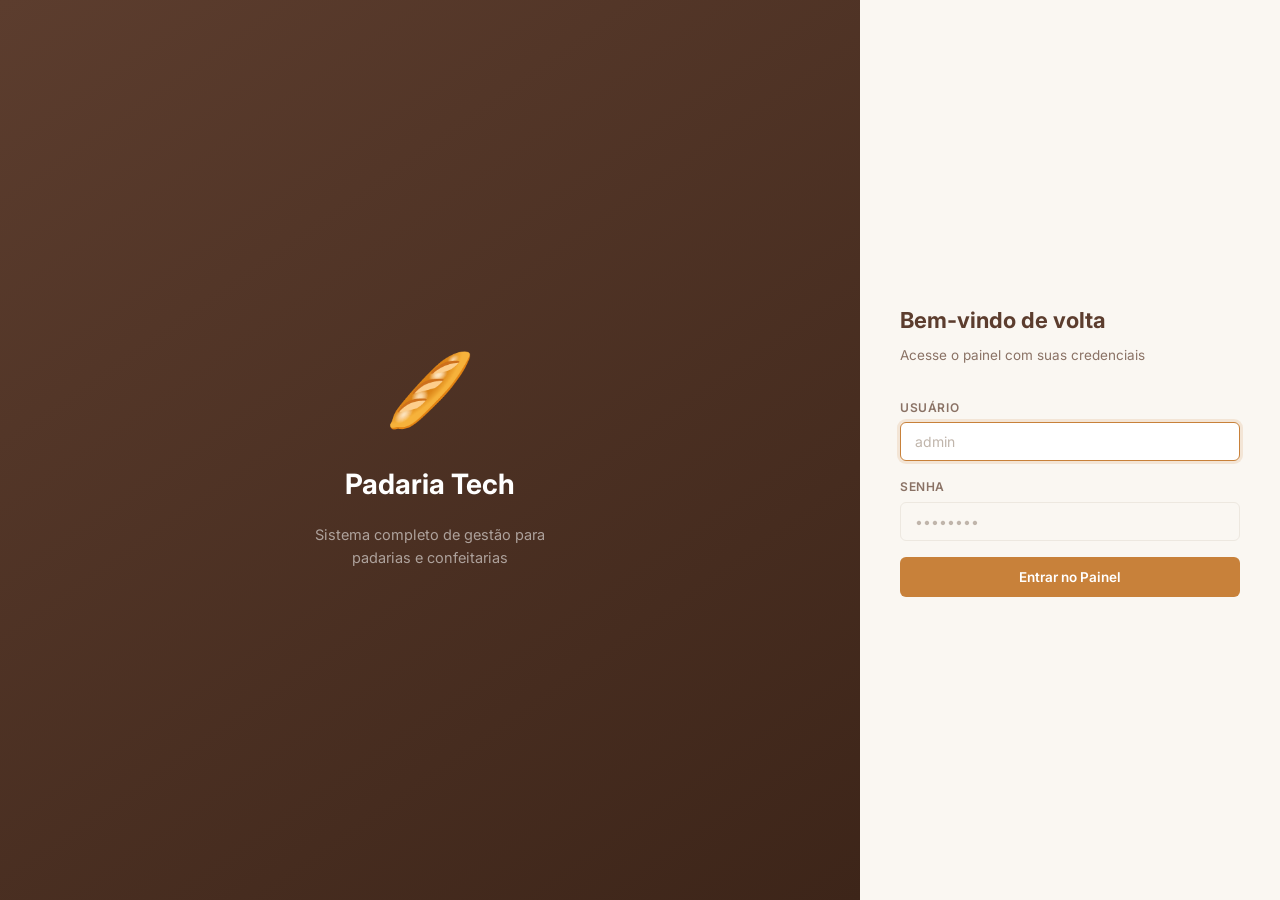
==== frontend/login.html @ 7c1b2d0f "frontend" ====
<!DOCTYPE html>
<html lang="pt-br">
<head>
  <meta charset="UTF-8">
  <meta name="viewport" content="width=device-width, initial-scale=1.0">
  <title>Padaria Tech — Entrar</title>
  <link rel="stylesheet" href="style.css">
</head>
<body>

<div class="login-page">

  <!-- BRAND PANEL (esquerda) -->
  <div class="login-brand">
    <div class="brand-icon">🥖</div>
    <h1>Padaria Tech</h1>
    <p>Sistema completo de gestão para padarias e confeitarias</p>
  </div>

  <!-- FORM PANEL (direita) -->
  <div class="login-panel">
    <div class="login-form-box">
      <h2>Bem-vindo de volta</h2>
      <p class="subtitle">Acesse o painel com suas credenciais</p>

      <div id="login-erro" class="login-error">
        Usuário ou senha inválidos. Tente novamente.
      </div>

      <form id="form-login">
        <div class="form-group">
          <label for="login-usuario">Usuário</label>
          <input type="text" id="login-usuario" placeholder="admin" required autofocus>
        </div>
        <div class="form-group">
          <label for="login-senha">Senha</label>
          <input type="password" id="login-senha" placeholder="••••••••" required>
        </div>
        <div style="margin-top: 8px;">
          <button type="submit" class="btn btn-primary" style="width:100%; justify-content:center; padding:12px;">
            Entrar no Painel
          </button>
        </div>
      </form>
    </div>
  </div>

</div>

<script>
  document.getElementById('form-login').addEventListener('submit', async (e) => {
    e.preventDefault();
    const erro = document.getElementById('login-erro');
    erro.classList.remove('visible');

    const usuario = document.getElementById('login-usuario').value;
    const senha   = document.getElementById('login-senha').value;

    try {
      const resposta = await fetch('/api/login', {
        method: 'POST',
        headers: { 'Content-Type': 'application/json' },
        body: JSON.stringify({ usuario, senha })
      });

      if (resposta.ok) {
        localStorage.setItem('autenticado', 'true');
        window.location.href = 'index.html';
      } else {
        erro.classList.add('visible');
      }
    } catch {
      erro.textContent = 'Não foi possível conectar ao servidor.';
      erro.classList.add('visible');
    }
  });
</script>
</body>
</html>
---- frontend/style.css ----
@import url('https://fonts.googleapis.com/css2?family=Inter:wght@400;500;600;700&display=swap');

/* =============================================
   DESIGN TOKENS
   ============================================= */
:root {
  --color-primary:       #C8813A;
  --color-primary-dark:  #A8672A;
  --color-primary-light: #F5E6D3;
  --color-secondary:     #5C3D2E;
  --color-bg:            #FAF7F2;
  --color-surface:       #FFFFFF;
  --color-border:        #EDE8E0;
  --color-text:          #2C1810;
  --color-text-muted:    #8A7265;
  --color-success:       #27AE60;
  --color-success-bg:    #EAFAF1;
  --color-danger:        #E74C3C;
  --color-danger-bg:     #FDEDEC;
  --color-warning:       #E67E22;
  --color-warning-bg:    #FEF5EC;
  --color-info:          #3498DB;
  --color-info-bg:       #EBF5FB;

  --sidebar-width: 240px;
  --radius-sm: 6px;
  --radius-md: 10px;
  --radius-lg: 16px;
  --shadow-sm: 0 1px 3px rgba(0,0,0,.08);
  --shadow-md: 0 4px 12px rgba(0,0,0,.10);
  --shadow-lg: 0 8px 24px rgba(0,0,0,.12);
  --transition: 0.18s ease;
}

/* =============================================
   RESET & BASE
   ============================================= */
*, *::before, *::after { box-sizing: border-box; margin: 0; padding: 0; }

body {
  font-family: 'Inter', sans-serif;
  background: var(--color-bg);
  color: var(--color-text);
  font-size: 14px;
  line-height: 1.6;
  -webkit-font-smoothing: antialiased;
}

/* =============================================
   LAYOUT
   ============================================= */
.app-layout {
  display: flex;
  min-height: 100vh;
}

/* =============================================
   SIDEBAR
   ============================================= */
.sidebar {
  width: var(--sidebar-width);
  min-height: 100vh;
  background: linear-gradient(180deg, var(--color-secondary) 0%, #3D2519 100%);
  display: flex;
  flex-direction: column;
  position: fixed;
  top: 0; left: 0;
  z-index: 100;
  box-shadow: var(--shadow-lg);
}

.sidebar-logo {
  padding: 24px 20px 20px;
  border-bottom: 1px solid rgba(255,255,255,.08);
}

.sidebar-logo .logo-icon {
  font-size: 32px;
  display: block;
  margin-bottom: 6px;
}

.sidebar-logo h2 {
  color: #FFFFFF;
  font-size: 16px;
  font-weight: 700;
  letter-spacing: .3px;
}

.sidebar-logo span {
  color: var(--color-primary);
  font-size: 11px;
  font-weight: 500;
  text-transform: uppercase;
  letter-spacing: 1px;
}

.sidebar-nav {
  flex: 1;
  padding: 16px 12px;
  display: flex;
  flex-direction: column;
  gap: 4px;
}

.nav-section-label {
  color: rgba(255,255,255,.35);
  font-size: 10px;
  font-weight: 600;
  text-transform: uppercase;
  letter-spacing: 1.2px;
  padding: 12px 8px 6px;
}

.menu-btn {
  width: 100%;
  display: flex;
  align-items: center;
  gap: 10px;
  padding: 10px 12px;
  background: transparent;
  border: none;
  border-radius: var(--radius-sm);
  color: rgba(255,255,255,.65);
  font-size: 13.5px;
  font-weight: 500;
  font-family: inherit;
  cursor: pointer;
  text-align: left;
  transition: all var(--transition);
}

.menu-btn:hover {
  background: rgba(255,255,255,.08);
  color: #FFFFFF;
}

.menu-btn.ativo {
  background: var(--color-primary);
  color: #FFFFFF;
  font-weight: 600;
  box-shadow: 0 2px 8px rgba(200,129,58,.40);
}

.menu-btn .btn-icon {
  width: 20px;
  text-align: center;
  font-size: 15px;
  flex-shrink: 0;
}

.sidebar-footer {
  padding: 12px;
  border-top: 1px solid rgba(255,255,255,.08);
}

.btn-sair {
  width: 100%;
  display: flex;
  align-items: center;
  gap: 10px;
  padding: 10px 12px;
  background: transparent;
  border: 1px solid rgba(231,76,60,.35);
  border-radius: var(--radius-sm);
  color: rgba(231,76,60,.80);
  font-size: 13px;
  font-weight: 500;
  font-family: inherit;
  cursor: pointer;
  transition: all var(--transition);
}

.btn-sair:hover {
  background: rgba(231,76,60,.12);
  color: #E74C3C;
  border-color: #E74C3C;
}

/* =============================================
   MAIN CONTENT
   ============================================= */
.conteudo-principal {
  margin-left: var(--sidebar-width);
  flex: 1;
  padding: 32px 36px;
  max-width: 1280px;
}

/* =============================================
   ABAS
   ============================================= */
.aba { display: none; }
.aba.ativa { display: block; animation: fadeIn .2s ease; }

@keyframes fadeIn {
  from { opacity: 0; transform: translateY(6px); }
  to   { opacity: 1; transform: translateY(0); }
}

.page-header {
  margin-bottom: 28px;
}

.page-header h1 {
  font-size: 22px;
  font-weight: 700;
  color: var(--color-secondary);
  display: flex;
  align-items: center;
  gap: 10px;
}

.page-header p {
  color: var(--color-text-muted);
  margin-top: 4px;
  font-size: 13.5px;
}

/* =============================================
   DASHBOARD CARDS
   ============================================= */
.dashboard-grid {
  display: grid;
  grid-template-columns: repeat(auto-fill, minmax(210px, 1fr));
  gap: 16px;
  margin-bottom: 28px;
}

.dash-card {
  background: var(--color-surface);
  border-radius: var(--radius-md);
  padding: 20px;
  border: 1px solid var(--color-border);
  box-shadow: var(--shadow-sm);
  position: relative;
  overflow: hidden;
  transition: box-shadow var(--transition);
}

.dash-card:hover { box-shadow: var(--shadow-md); }

.dash-card::before {
  content: '';
  position: absolute;
  top: 0; left: 0; right: 0;
  height: 3px;
  background: var(--card-accent, var(--color-primary));
}

.dash-card .card-label {
  font-size: 11.5px;
  font-weight: 600;
  text-transform: uppercase;
  letter-spacing: .8px;
  color: var(--color-text-muted);
  margin-bottom: 10px;
}

.dash-card .card-value {
  font-size: 24px;
  font-weight: 700;
  color: var(--color-text);
}

.dash-card .card-icon {
  position: absolute;
  top: 18px;
  right: 18px;
  font-size: 22px;
  opacity: .25;
}

.dash-card.success { --card-accent: var(--color-success); }
.dash-card.danger  { --card-accent: var(--color-danger);  }
.dash-card.info    { --card-accent: var(--color-info);    }
.dash-card.warning { --card-accent: var(--color-warning); }

/* =============================================
   CARDS / PANELS
   ============================================= */
.card {
  background: var(--color-surface);
  border-radius: var(--radius-md);
  border: 1px solid var(--color-border);
  box-shadow: var(--shadow-sm);
  padding: 24px;
  margin-bottom: 20px;
}

.card-title {
  font-size: 15px;
  font-weight: 600;
  color: var(--color-secondary);
  margin-bottom: 18px;
  padding-bottom: 14px;
  border-bottom: 1px solid var(--color-border);
  display: flex;
  align-items: center;
  gap: 8px;
}

/* =============================================
   FORMS
   ============================================= */
.form-grid {
  display: flex;
  flex-wrap: wrap;
  gap: 12px;
  align-items: flex-end;
}

.form-group {
  display: flex;
  flex-direction: column;
  gap: 5px;
  flex: 1;
  min-width: 140px;
}

.form-group label {
  font-size: 12px;
  font-weight: 600;
  color: var(--color-text-muted);
  text-transform: uppercase;
  letter-spacing: .6px;
}

input[type="text"],
input[type="number"],
input[type="password"],
input[type="date"],
select {
  width: 100%;
  padding: 10px 14px;
  border: 1.5px solid var(--color-border);
  border-radius: var(--radius-sm);
  font-family: inherit;
  font-size: 14px;
  color: var(--color-text);
  background: var(--color-bg);
  transition: border-color var(--transition), box-shadow var(--transition);
  outline: none;
}

input:focus, select:focus {
  border-color: var(--color-primary);
  box-shadow: 0 0 0 3px rgba(200,129,58,.15);
  background: #FFFFFF;
}

input::placeholder { color: #C0B5AB; }

/* File input */
.file-drop {
  border: 2px dashed var(--color-border);
  border-radius: var(--radius-md);
  padding: 32px;
  text-align: center;
  cursor: pointer;
  transition: all var(--transition);
  background: var(--color-bg);
  color: var(--color-text-muted);
  font-size: 13.5px;
}

.file-drop:hover {
  border-color: var(--color-primary);
  background: var(--color-primary-light);
  color: var(--color-primary-dark);
}

/* =============================================
   BUTTONS
   ============================================= */
.btn {
  display: inline-flex;
  align-items: center;
  gap: 7px;
  padding: 10px 18px;
  border-radius: var(--radius-sm);
  font-size: 13.5px;
  font-weight: 600;
  font-family: inherit;
  border: none;
  cursor: pointer;
  transition: all var(--transition);
  white-space: nowrap;
}

.btn-primary {
  background: var(--color-primary);
  color: #FFFFFF;
}
.btn-primary:hover { background: var(--color-primary-dark); transform: translateY(-1px); box-shadow: 0 4px 12px rgba(200,129,58,.35); }

.btn-info {
  background: var(--color-info);
  color: #FFFFFF;
}
.btn-info:hover { background: #2980b9; transform: translateY(-1px); }

.btn-danger {
  background: transparent;
  color: var(--color-danger);
  border: 1.5px solid rgba(231,76,60,.30);
  padding: 6px 12px;
  font-size: 12.5px;
}
.btn-danger:hover { background: var(--color-danger-bg); border-color: var(--color-danger); }

/* =============================================
   TABLES
   ============================================= */
.table-wrapper {
  overflow-x: auto;
  margin-top: 4px;
}

table {
  width: 100%;
  border-collapse: collapse;
  font-size: 13.5px;
}

thead th {
  text-align: left;
  padding: 10px 14px;
  font-size: 11.5px;
  font-weight: 600;
  text-transform: uppercase;
  letter-spacing: .7px;
  color: var(--color-text-muted);
  border-bottom: 2px solid var(--color-border);
  white-space: nowrap;
}

tbody tr {
  border-bottom: 1px solid var(--color-border);
  transition: background var(--transition);
}

tbody tr:last-child { border-bottom: none; }
tbody tr:hover { background: var(--color-bg); }

tbody td {
  padding: 12px 14px;
  color: var(--color-text);
  vertical-align: middle;
}

.badge {
  display: inline-flex;
  align-items: center;
  gap: 4px;
  padding: 3px 9px;
  border-radius: 99px;
  font-size: 11.5px;
  font-weight: 600;
}

.badge-danger  { background: var(--color-danger-bg);  color: var(--color-danger);  }
.badge-warning { background: var(--color-warning-bg); color: var(--color-warning); }
.badge-success { background: var(--color-success-bg); color: var(--color-success); }

.empty-state {
  text-align: center;
  padding: 40px 20px;
  color: var(--color-text-muted);
  font-size: 13.5px;
}

.empty-state .empty-icon { font-size: 36px; margin-bottom: 10px; opacity: .5; }

/* =============================================
   TOAST NOTIFICATIONS
   ============================================= */
#toast-container {
  position: fixed;
  top: 20px;
  right: 20px;
  z-index: 9999;
  display: flex;
  flex-direction: column;
  gap: 10px;
  pointer-events: none;
}

.toast {
  display: flex;
  align-items: center;
  gap: 12px;
  padding: 14px 18px;
  border-radius: var(--radius-md);
  background: var(--color-surface);
  box-shadow: var(--shadow-lg);
  border-left: 4px solid var(--color-primary);
  min-width: 280px;
  max-width: 380px;
  pointer-events: all;
  animation: slideIn .25s ease forwards;
  font-size: 13.5px;
  font-weight: 500;
}

.toast.success { border-color: var(--color-success); }
.toast.error   { border-color: var(--color-danger);  }
.toast.info    { border-color: var(--color-info);    }

.toast.hide { animation: slideOut .25s ease forwards; }

@keyframes slideIn {
  from { opacity: 0; transform: translateX(30px); }
  to   { opacity: 1; transform: translateX(0); }
}

@keyframes slideOut {
  from { opacity: 1; transform: translateX(0); }
  to   { opacity: 0; transform: translateX(30px); }
}

/* =============================================
   LOGIN PAGE
   ============================================= */
.login-page {
  min-height: 100vh;
  display: flex;
  background: var(--color-bg);
}

.login-brand {
  flex: 1;
  background: linear-gradient(145deg, var(--color-secondary) 0%, #3D2519 100%);
  display: flex;
  flex-direction: column;
  justify-content: center;
  align-items: center;
  gap: 16px;
  padding: 40px;
}

.login-brand .brand-icon { font-size: 72px; }

.login-brand h1 {
  color: #FFFFFF;
  font-size: 28px;
  font-weight: 700;
  text-align: center;
}

.login-brand p {
  color: rgba(255,255,255,.55);
  text-align: center;
  font-size: 14.5px;
  max-width: 280px;
}

.login-panel {
  width: 420px;
  display: flex;
  align-items: center;
  justify-content: center;
  padding: 40px;
}

.login-form-box {
  width: 100%;
}

.login-form-box h2 {
  font-size: 22px;
  font-weight: 700;
  color: var(--color-secondary);
  margin-bottom: 6px;
}

.login-form-box .subtitle {
  color: var(--color-text-muted);
  font-size: 13.5px;
  margin-bottom: 32px;
}

.login-form-box .form-group { margin-bottom: 16px; min-width: unset; flex: unset; }

.login-error {
  background: var(--color-danger-bg);
  color: var(--color-danger);
  border: 1px solid rgba(231,76,60,.25);
  border-radius: var(--radius-sm);
  padding: 10px 14px;
  font-size: 13px;
  font-weight: 500;
  margin-bottom: 16px;
  display: none;
}

.login-error.visible { display: block; }

@media (max-width: 700px) {
  .login-brand { display: none; }
  .login-panel { width: 100%; }
}

/* =============================================
   RESPONSIVE
   ============================================= */
@media (max-width: 900px) {
  .sidebar {
    width: 60px;
    overflow: hidden;
  }
  .sidebar-logo h2,
  .sidebar-logo span,
  .menu-btn .btn-label,
  .nav-section-label,
  .btn-sair .btn-label { display: none; }
  .sidebar-logo .logo-icon { font-size: 26px; }
  .conteudo-principal { margin-left: 60px; padding: 20px; }
}

/* =============================================
   UTILITIES
   ============================================= */
.text-muted  { color: var(--color-text-muted); }
.text-danger { color: var(--color-danger); }
.text-success { color: var(--color-success); }
.fw-bold { font-weight: 700; }
.mt-8  { margin-top: 8px; }
.mt-16 { margin-top: 16px; }
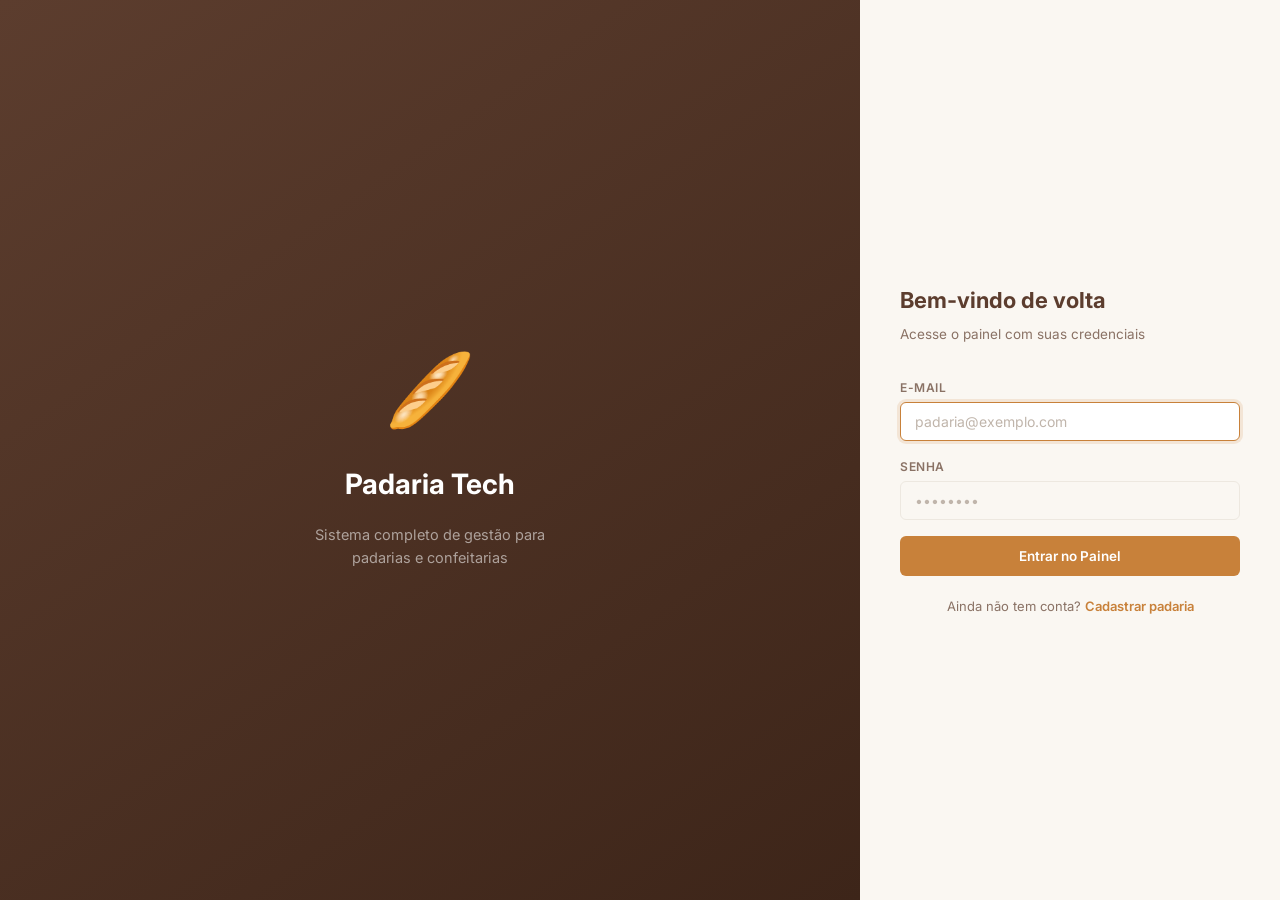
==== commit 104bf584: "Melhorias de sistema: auth, estoque, edição de produtos e UX - Adiciona endpoint /api/cadastro com S" ====
--- a/frontend/login.html
+++ b/frontend/login.html
@@ -10,38 +10,41 @@
 
 <div class="login-page">
 
-  <!-- BRAND PANEL (esquerda) -->
   <div class="login-brand">
     <div class="brand-icon">🥖</div>
     <h1>Padaria Tech</h1>
     <p>Sistema completo de gestão para padarias e confeitarias</p>
   </div>
 
-  <!-- FORM PANEL (direita) -->
   <div class="login-panel">
     <div class="login-form-box">
       <h2>Bem-vindo de volta</h2>
       <p class="subtitle">Acesse o painel com suas credenciais</p>
 
       <div id="login-erro" class="login-error">
-        Usuário ou senha inválidos. Tente novamente.
+        E-mail ou senha inválidos. Tente novamente.
       </div>
 
       <form id="form-login">
         <div class="form-group">
-          <label for="login-usuario">Usuário</label>
-          <input type="text" id="login-usuario" placeholder="admin" required autofocus>
+          <label for="login-email">E-mail</label>
+          <input type="email" id="login-email" placeholder="padaria@exemplo.com" required autofocus>
         </div>
         <div class="form-group">
           <label for="login-senha">Senha</label>
           <input type="password" id="login-senha" placeholder="••••••••" required>
         </div>
-        <div style="margin-top: 8px;">
+        <div style="margin-top:8px;">
           <button type="submit" class="btn btn-primary" style="width:100%; justify-content:center; padding:12px;">
             Entrar no Painel
           </button>
         </div>
       </form>
+
+      <p style="text-align:center; margin-top:20px; color:var(--color-text-muted); font-size:13px;">
+        Ainda não tem conta?
+        <a href="register.html" style="color:var(--color-primary); font-weight:600; text-decoration:none;">Cadastrar padaria</a>
+      </p>
     </div>
   </div>
 
@@ -52,24 +55,30 @@
     e.preventDefault();
     const erro = document.getElementById('login-erro');
     erro.classList.remove('visible');
+    
+    // Força o texto padrão de erro de credenciais ao iniciar a tentativa
+    erro.textContent = 'E-mail ou senha inválidos. Tente novamente.';
 
-    const usuario = document.getElementById('login-usuario').value;
-    const senha   = document.getElementById('login-senha').value;
+    const email = document.getElementById('login-email').value;
+    const senha = document.getElementById('login-senha').value;
 
     try {
       const resposta = await fetch('/api/login', {
         method: 'POST',
         headers: { 'Content-Type': 'application/json' },
-        body: JSON.stringify({ usuario, senha })
+        body: JSON.stringify({ email, senha })
       });
 
       if (resposta.ok) {
-        localStorage.setItem('autenticado', 'true');
+        const dados = await resposta.json();
+        localStorage.setItem('token', dados.token);
+        localStorage.setItem('nome_padaria', dados.nome_padaria);
         window.location.href = 'index.html';
       } else {
         erro.classList.add('visible');
       }
     } catch {
+      // Se houver erro de rede/servidor fora do ar, altera o texto
       erro.textContent = 'Não foi possível conectar ao servidor.';
       erro.classList.add('visible');
     }
--- a/frontend/style.css
+++ b/frontend/style.css
@@ -619,6 +619,538 @@
 }
 
 /* =============================================
+   DASHBOARD — BANNER
+   ============================================= */
+.dash-banner {
+  background: linear-gradient(135deg, var(--color-secondary) 0%, #7A5230 100%);
+  border-radius: var(--radius-lg);
+  padding: 28px 32px;
+  display: flex;
+  align-items: center;
+  justify-content: space-between;
+  margin-bottom: 24px;
+  overflow: hidden;
+  position: relative;
+}
+
+.dash-banner::before {
+  content: '';
+  position: absolute;
+  top: -40px; right: -40px;
+  width: 200px; height: 200px;
+  border-radius: 50%;
+  background: rgba(255,255,255,.05);
+}
+
+.dash-banner-text { position: relative; z-index: 1; }
+
+.dash-banner-greeting {
+  display: inline-block;
+  background: var(--color-primary);
+  color: #fff;
+  font-size: 11px;
+  font-weight: 700;
+  text-transform: uppercase;
+  letter-spacing: 1px;
+  padding: 3px 10px;
+  border-radius: 99px;
+  margin-bottom: 10px;
+}
+
+.dash-banner-text h2 {
+  color: #FFFFFF;
+  font-size: 20px;
+  font-weight: 700;
+  margin-bottom: 4px;
+}
+
+.dash-banner-text p {
+  color: rgba(255,255,255,.55);
+  font-size: 13px;
+}
+
+.dash-banner-art {
+  font-size: 48px;
+  letter-spacing: 6px;
+  opacity: .75;
+  position: relative; z-index: 1;
+}
+
+/* =============================================
+   DASHBOARD — CARDS APRIMORADOS
+   ============================================= */
+.dash-card-top {
+  display: flex;
+  align-items: center;
+  justify-content: space-between;
+  margin-bottom: 14px;
+}
+
+.dash-card-icon-box {
+  width: 40px; height: 40px;
+  border-radius: var(--radius-sm);
+  display: flex; align-items: center; justify-content: center;
+  font-size: 18px;
+}
+
+.dash-card-icon-box.success { background: var(--color-success-bg); }
+.dash-card-icon-box.danger  { background: var(--color-danger-bg);  }
+.dash-card-icon-box.warning { background: var(--color-warning-bg); }
+.dash-card-icon-box.info    { background: var(--color-info-bg);    }
+
+.dash-card-badge {
+  font-size: 10.5px;
+  font-weight: 600;
+  text-transform: uppercase;
+  letter-spacing: .7px;
+  padding: 2px 8px;
+  border-radius: 99px;
+}
+
+.dash-card-badge.success { background: var(--color-success-bg); color: var(--color-success); }
+.dash-card-badge.danger  { background: var(--color-danger-bg);  color: var(--color-danger);  }
+.dash-card-badge.warning { background: var(--color-warning-bg); color: var(--color-warning); }
+.dash-card-badge.info    { background: var(--color-info-bg);    color: var(--color-info);    }
+
+/* Remove o ícone absoluto antigo nos cards do dashboard principal */
+.dash-card .card-icon { display: none; }
+
+/* =============================================
+   DASHBOARD — RESUMO RÁPIDO
+   ============================================= */
+.dash-resumo-grid {
+  display: grid;
+  grid-template-columns: 1fr 1fr;
+  gap: 16px;
+}
+
+.dash-resumo-card { margin-bottom: 0; }
+
+.dash-alerta-item {
+  display: flex;
+  align-items: center;
+  justify-content: space-between;
+  padding: 10px 0;
+  border-bottom: 1px solid var(--color-border);
+  font-size: 13.5px;
+}
+
+.dash-alerta-item:last-child { border-bottom: none; }
+
+.dash-alerta-nome { font-weight: 600; color: var(--color-text); }
+.dash-alerta-sub  { font-size: 12px; color: var(--color-text-muted); margin-top: 1px; }
+
+@media (max-width: 768px) {
+  .dash-resumo-grid { grid-template-columns: 1fr; }
+  .dash-banner-art  { display: none; }
+}
+
+/* =============================================
+   CHARTS
+   ============================================= */
+.charts-grid {
+  display: grid;
+  grid-template-columns: 1fr 1fr;
+  gap: 16px;
+  margin-bottom: 20px;
+}
+
+.chart-wrapper {
+  height: 250px;
+  position: relative;
+}
+
+.chart-wrapper-lg {
+  height: 300px;
+  position: relative;
+}
+
+/* Period selector */
+.period-selector {
+  display: flex;
+  gap: 6px;
+  margin-bottom: 16px;
+}
+
+.period-btn {
+  padding: 6px 16px;
+  border-radius: 99px;
+  border: 1.5px solid var(--color-border);
+  background: var(--color-surface);
+  color: var(--color-text-muted);
+  font-size: 13px;
+  font-weight: 600;
+  font-family: inherit;
+  cursor: pointer;
+  transition: all var(--transition);
+}
+
+.period-btn:hover {
+  border-color: var(--color-primary);
+  color: var(--color-primary);
+}
+
+.period-btn.ativo {
+  background: var(--color-primary);
+  border-color: var(--color-primary);
+  color: #FFFFFF;
+}
+
+/* Funil CSS */
+.funil-wrap { padding: 12px 0; }
+
+.funil-stage {
+  display: flex;
+  align-items: center;
+  gap: 14px;
+  margin-bottom: 12px;
+}
+
+.funil-bar-col { flex: 1; }
+
+.funil-bar-track {
+  height: 38px;
+  background: var(--color-bg);
+  border-radius: 6px;
+  overflow: hidden;
+}
+
+.funil-bar-fill {
+  height: 100%;
+  border-radius: 6px;
+  display: flex;
+  align-items: center;
+  padding-left: 14px;
+  color: #fff;
+  font-size: 13px;
+  font-weight: 700;
+  transition: width 0.7s cubic-bezier(.4,0,.2,1);
+  white-space: nowrap;
+  min-width: 40px;
+}
+
+.funil-meta {
+  width: 130px;
+  flex-shrink: 0;
+  text-align: right;
+}
+
+.funil-label {
+  font-size: 11px;
+  font-weight: 600;
+  color: var(--color-text-muted);
+  text-transform: uppercase;
+  letter-spacing: 0.5px;
+}
+
+.funil-value {
+  font-size: 15px;
+  font-weight: 700;
+  color: var(--color-text);
+}
+
+.funil-pct {
+  font-size: 11px;
+  color: var(--color-text-muted);
+}
+
+@media (max-width: 768px) {
+  .charts-grid    { grid-template-columns: 1fr; }
+  .period-selector { flex-wrap: wrap; }
+}
+
+/* =============================================
+   ANALYTICS PREVIEW (dashboard)
+   ============================================= */
+.analytics-preview {
+  background: linear-gradient(135deg, var(--color-secondary) 0%, #2A1810 100%);
+  border-radius: var(--radius-lg);
+  padding: 28px;
+  margin-bottom: 24px;
+  position: relative;
+  overflow: hidden;
+}
+
+.analytics-preview::before {
+  content: '';
+  position: absolute;
+  top: -60px; right: -60px;
+  width: 240px; height: 240px;
+  border-radius: 50%;
+  background: rgba(200,129,58,.08);
+  pointer-events: none;
+}
+
+.analytics-preview::after {
+  content: '';
+  position: absolute;
+  bottom: -40px; left: 30%;
+  width: 160px; height: 160px;
+  border-radius: 50%;
+  background: rgba(255,255,255,.03);
+  pointer-events: none;
+}
+
+.analytics-preview-header {
+  display: flex;
+  align-items: center;
+  justify-content: space-between;
+  margin-bottom: 22px;
+  position: relative; z-index: 1;
+}
+
+.analytics-preview-header h3 {
+  font-size: 16px;
+  font-weight: 700;
+  color: #FFFFFF;
+  margin-bottom: 3px;
+}
+
+.analytics-preview-header p {
+  font-size: 12.5px;
+  color: rgba(255,255,255,.45);
+}
+
+.analytics-preview-grid {
+  display: grid;
+  grid-template-columns: 3fr 2fr;
+  gap: 24px;
+  position: relative; z-index: 1;
+}
+
+.analytics-chart-label {
+  font-size: 11.5px;
+  font-weight: 600;
+  color: rgba(255,255,255,.50);
+  text-transform: uppercase;
+  letter-spacing: .8px;
+  margin-bottom: 12px;
+}
+
+.btn-outline-light {
+  background: rgba(255,255,255,.08);
+  border: 1.5px solid rgba(255,255,255,.20);
+  color: rgba(255,255,255,.85);
+  font-size: 12.5px;
+  padding: 8px 16px;
+  border-radius: var(--radius-sm);
+  cursor: pointer;
+  font-family: inherit;
+  font-weight: 600;
+  transition: all var(--transition);
+  white-space: nowrap;
+}
+
+.btn-outline-light:hover {
+  background: rgba(255,255,255,.15);
+  border-color: rgba(255,255,255,.45);
+  color: #FFFFFF;
+}
+
+/* Ranking dark */
+.dash-ranking {
+  display: flex;
+  flex-direction: column;
+  gap: 10px;
+  padding-top: 4px;
+}
+
+.dash-rank-item {
+  display: flex;
+  flex-direction: column;
+  gap: 5px;
+}
+
+.dash-rank-info {
+  display: flex;
+  justify-content: space-between;
+  align-items: center;
+}
+
+.dash-rank-nome {
+  font-size: 13px;
+  font-weight: 600;
+  color: rgba(255,255,255,.85);
+  white-space: nowrap;
+  overflow: hidden;
+  text-overflow: ellipsis;
+  max-width: 140px;
+}
+
+.dash-rank-valor {
+  font-size: 12px;
+  font-weight: 700;
+  color: rgba(255,255,255,.6);
+  white-space: nowrap;
+}
+
+.dash-rank-track {
+  height: 6px;
+  background: rgba(255,255,255,.10);
+  border-radius: 99px;
+  overflow: hidden;
+}
+
+.dash-rank-fill {
+  height: 100%;
+  border-radius: 99px;
+  transition: width .6s cubic-bezier(.4,0,.2,1);
+}
+
+/* =============================================
+   BOTÕES EXTRAS
+   ============================================= */
+.btn-edit {
+  background: transparent;
+  color: var(--color-info);
+  border: 1.5px solid rgba(52,152,219,.30);
+  padding: 6px 12px;
+  font-size: 12.5px;
+}
+.btn-edit:hover {
+  background: var(--color-info-bg);
+  border-color: var(--color-info);
+}
+
+.btn-secondary {
+  background: var(--color-bg);
+  color: var(--color-text);
+  border: 1.5px solid var(--color-border);
+}
+.btn-secondary:hover {
+  background: var(--color-border);
+}
+
+/* =============================================
+   BUSCA DE PRODUTOS
+   ============================================= */
+.search-bar {
+  margin-bottom: 12px;
+}
+.search-bar input {
+  max-width: 340px;
+  background: var(--color-surface);
+}
+
+/* =============================================
+   PREVIEW TOTAL NA VENDA
+   ============================================= */
+.venda-total-preview {
+  display: flex;
+  align-items: center;
+  gap: 8px;
+  padding: 10px 16px;
+  background: var(--color-success-bg);
+  border: 1.5px solid rgba(39,174,96,.30);
+  border-radius: var(--radius-sm);
+  color: var(--color-success);
+  font-size: 13.5px;
+  font-weight: 500;
+  white-space: nowrap;
+  align-self: flex-end;
+}
+.venda-total-preview strong {
+  font-size: 16px;
+  font-weight: 700;
+}
+
+/* =============================================
+   MODAL
+   ============================================= */
+.modal-overlay {
+  position: fixed;
+  inset: 0;
+  background: rgba(0,0,0,.45);
+  z-index: 1000;
+  display: none;
+  align-items: center;
+  justify-content: center;
+  padding: 20px;
+}
+.modal-overlay.aberto {
+  display: flex;
+  animation: fadeInOverlay .2s ease;
+}
+@keyframes fadeInOverlay {
+  from { opacity: 0; }
+  to   { opacity: 1; }
+}
+
+.modal-box {
+  background: var(--color-surface);
+  border-radius: var(--radius-lg);
+  box-shadow: var(--shadow-lg);
+  width: 100%;
+  max-width: 500px;
+  padding: 28px;
+  animation: slideUpModal .22s ease;
+}
+@keyframes slideUpModal {
+  from { opacity: 0; transform: translateY(18px); }
+  to   { opacity: 1; transform: translateY(0); }
+}
+
+.modal-header {
+  display: flex;
+  align-items: center;
+  justify-content: space-between;
+  margin-bottom: 22px;
+  padding-bottom: 16px;
+  border-bottom: 1px solid var(--color-border);
+}
+.modal-header h3 {
+  font-size: 17px;
+  font-weight: 700;
+  color: var(--color-secondary);
+}
+.modal-close {
+  background: none;
+  border: none;
+  font-size: 18px;
+  color: var(--color-text-muted);
+  cursor: pointer;
+  padding: 4px 8px;
+  border-radius: var(--radius-sm);
+  line-height: 1;
+  transition: all var(--transition);
+}
+.modal-close:hover {
+  background: var(--color-bg);
+  color: var(--color-text);
+}
+.modal-footer {
+  display: flex;
+  gap: 10px;
+  justify-content: flex-end;
+  margin-top: 22px;
+  padding-top: 16px;
+  border-top: 1px solid var(--color-border);
+}
+
+input[type="email"] {
+  width: 100%;
+  padding: 10px 14px;
+  border: 1.5px solid var(--color-border);
+  border-radius: var(--radius-sm);
+  font-family: inherit;
+  font-size: 14px;
+  color: var(--color-text);
+  background: var(--color-bg);
+  transition: border-color var(--transition), box-shadow var(--transition);
+  outline: none;
+}
+input[type="email"]:focus {
+  border-color: var(--color-primary);
+  box-shadow: 0 0 0 3px rgba(200,129,58,.15);
+  background: #FFFFFF;
+}
+
+@media (max-width: 900px) {
+  .analytics-preview-grid { grid-template-columns: 1fr; }
+  .analytics-preview-header { flex-direction: column; align-items: flex-start; gap: 12px; }
+}
+
+/* =============================================
    UTILITIES
    ============================================= */
 .text-muted  { color: var(--color-text-muted); }
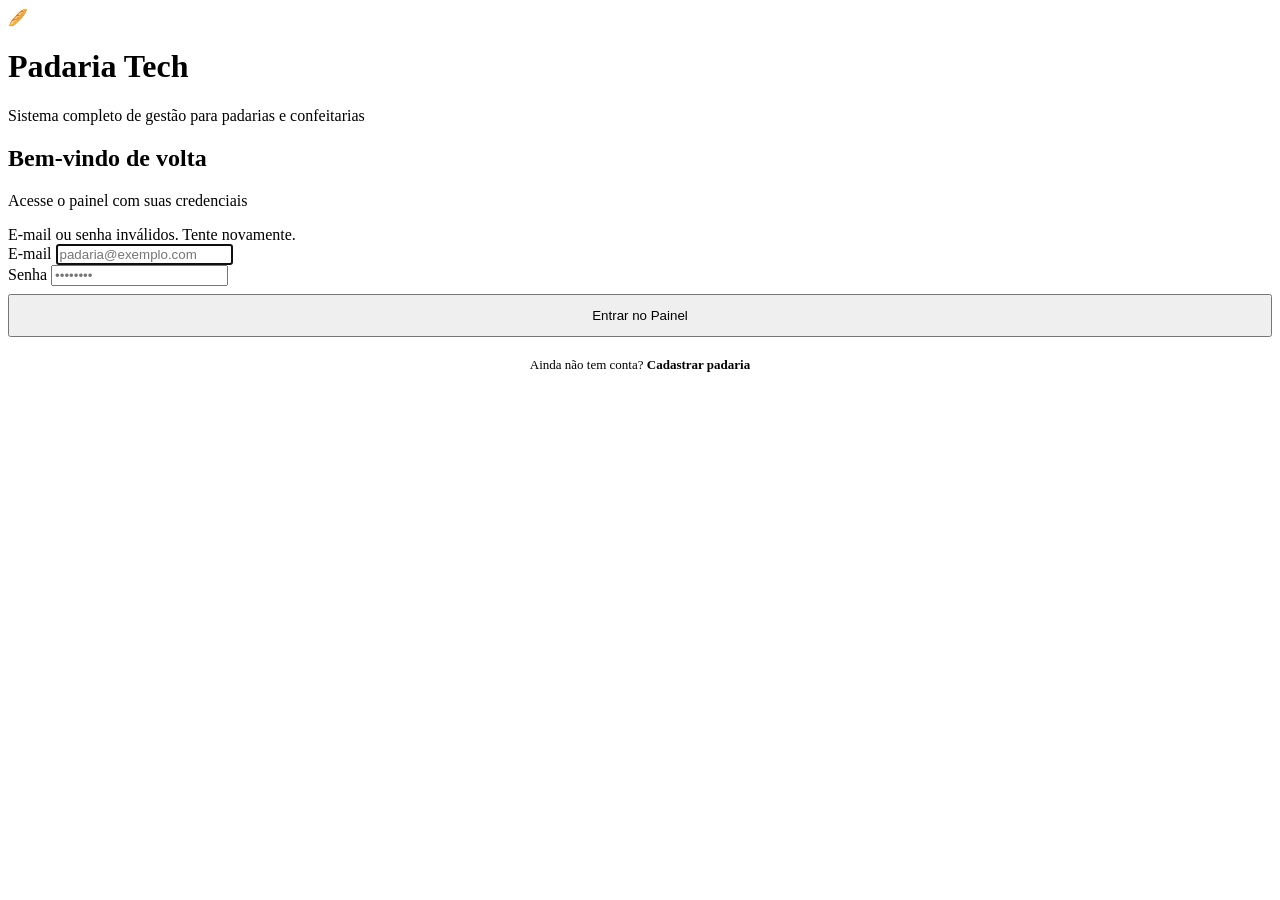
==== commit fbf58570: "fix: forçar recarga do CSS com path absoluto e cache-busting Co-Authored-By: Claude Sonnet 4.6 <nore" ====
--- a/frontend/login.html
+++ b/frontend/login.html
@@ -4,7 +4,7 @@
   <meta charset="UTF-8">
   <meta name="viewport" content="width=device-width, initial-scale=1.0">
   <title>Padaria Tech — Entrar</title>
-  <link rel="stylesheet" href="style.css">
+  <link rel="stylesheet" href="/style.css?v=3">
 </head>
 <body>
 
